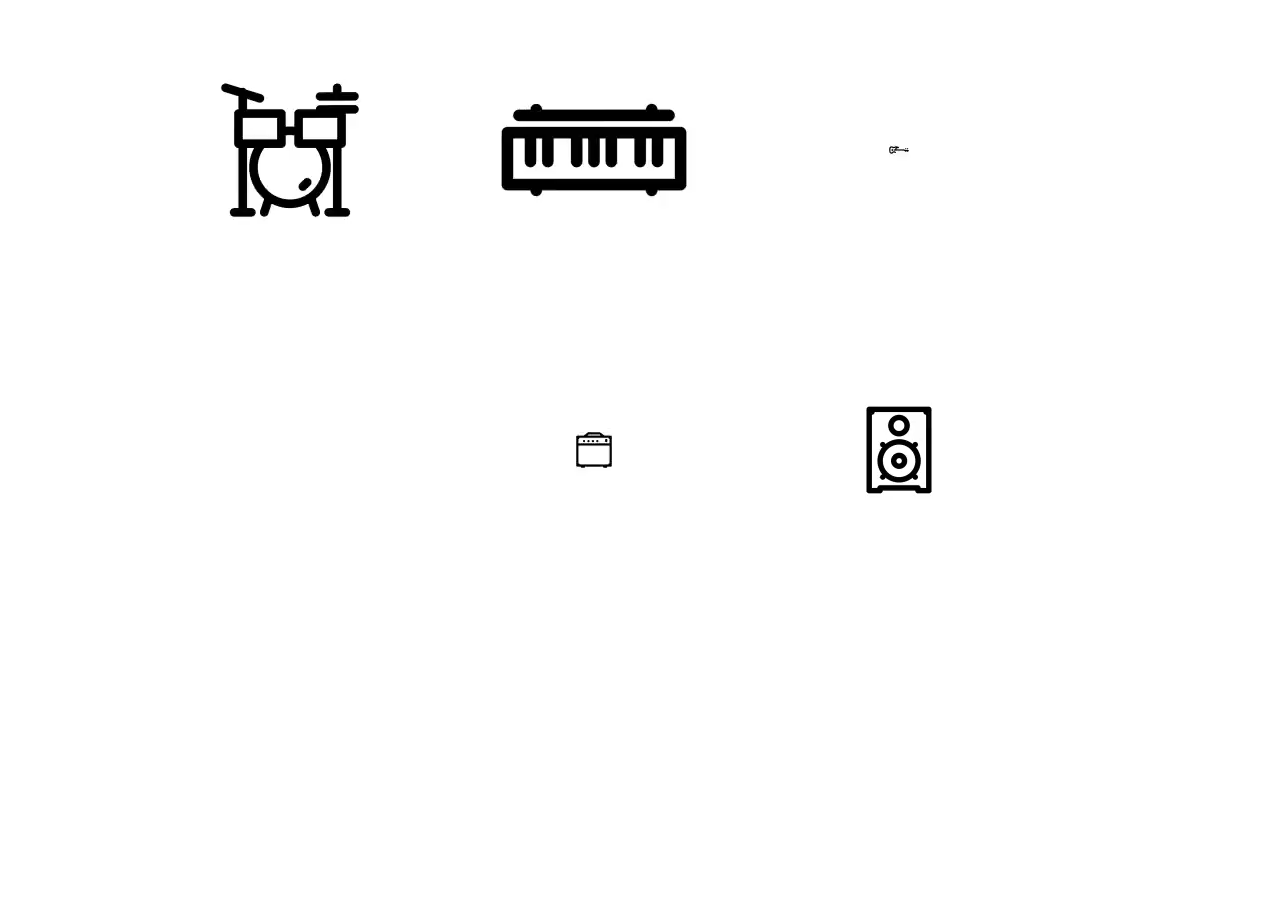
==== index.html @ e6bdf793 "initial commit" ====
<!DOCTYPE html>
<html class="no-js" lang="">
  <head>
    <meta charset="utf-8">
    <meta http-equiv="x-ua-compatible" content="ie=edge">
    <title></title>
    <meta name="description" content="">
    <meta name="viewport" content="width=device-width, initial-scale=1">
    <link rel="apple-touch-icon" href="apple-touch-icon.png">
    <!-- Place favicon.ico in the root directory-->
    <link rel="stylesheet" href="css/normalize.css">
    <link rel="stylesheet" href="css/main.css">
    <script src="js/vendor/modernizr-2.8.3.min.js"></script>
  </head>
  <body>
    <!--if lt IE 8
    p.browserupgrade
    	| You are using an 
    	strong outdated
    	|  browser. Please 
    	a(href='http://browsehappy.com/') upgrade your browser
    	|  to improve your experience.
    -->
    <div class="content">
      <div class="vid-wrapper" id="drums-wrapper">
        <video id="drums" src="video/Drums.mp4" type="video/mp4" preload="auto" mediaGroup="music"></video>
        <div class="cover">
          <h2 class="label">Drums</h2>
        </div>
      </div>
      <div class="vid-wrapper" id="melodies-wrapper">
        <video id="melodies" src="video/Melodies.mp4" type="video/mp4" preload="auto" mediaGroup="music"></video>
        <div class="cover">
          <h2 class="label">Melody</h2>
        </div>
      </div>
      <div class="vid-wrapper" id="bass-wrapper">
        <video id="bass" src="video/Bass.mp4" type="video/mp4" preload="auto" mediaGroup="music"></video>
        <div class="cover">
          <h2 class="label">Bass</h2>
        </div>
      </div>
      <div class="vid-wrapper" id="chords1-wrapper">
        <video id="chords1" src="video/Chords 1.mp4" type="video/mp4" preload="auto" mediaGroup="music"></video>
        <div class="cover">
          <h2 class="label">Chords 1</h2>
        </div>
      </div>
      <div class="vid-wrapper" id="chords2-wrapper">
        <video id="chords2" src="video/Chords 2.mp4" type="video/mp4" preload="auto" mediaGroup="music"></video>
        <div class="cover">
          <h2 class="label">Chords 2</h2>
        </div>
      </div>
      <div class="vid-wrapper" id="fx-wrapper">
        <video id="fx" src="video/FX.mp4" type="video/mp4" preload="auto"></video>
        <div class="cover">
          <h2 class="label">Sound Effects</h2>
        </div>
      </div>
    </div>
    <script src="https://code.jquery.com/jquery-1.12.0.min.js"></script>
    <script>window.jQuery || document.write('<script src="js/vendor/jquery-1.12.0.min.js"><\\/script>')</script>
    <script src="js/plugins.js"></script>
    <script src="js/main.js"></script>
    <!-- Google Analytics: change UA-XXXXX-X to be your site's ID.-->
    <!-- script.
    (function(b,o,i,l,e,r){b.GoogleAnalyticsObject=l;b[l]||(b[l]=
    function(){(b[l].q=b[l].q||[]).push(arguments)});b[l].l=+new Date;
    e=o.createElement(i);r=o.getElementsByTagName(i)[0];
    e.src='https://www.google-analytics.com/analytics.js';
    r.parentNode.insertBefore(e,r)}(window,document,'script','ga'));
    ga('create','UA-XXXXX-X','auto');ga('send','pageview');
    -->
  </body>
</html>
---- css/main.css ----
/*! HTML5 Boilerplate v5.3.0 | MIT License | https://html5boilerplate.com/ */

/*
 * What follows is the result of much research on cross-browser styling.
 * Credit left inline and big thanks to Nicolas Gallagher, Jonathan Neal,
 * Kroc Camen, and the H5BP dev community and team.
 */

/* ==========================================================================
   Base styles: opinionated defaults
   ========================================================================== */

html {
    color: #222;
    font-size: 1em;
    line-height: 1.4;
}

/*
 * Remove text-shadow in selection highlight:
 * https://twitter.com/miketaylr/status/12228805301
 *
 * These selection rule sets have to be separate.
 * Customize the background color to match your design.
 */

::-moz-selection {
    background: #b3d4fc;
    text-shadow: none;
}

::selection {
    background: #b3d4fc;
    text-shadow: none;
}

/*
 * A better looking default horizontal rule
 */

hr {
    display: block;
    height: 1px;
    border: 0;
    border-top: 1px solid #ccc;
    margin: 1em 0;
    padding: 0;
}

/*
 * Remove the gap between audio, canvas, iframes,
 * images, videos and the bottom of their containers:
 * https://github.com/h5bp/html5-boilerplate/issues/440
 */

audio,
canvas,
iframe,
img,
svg,
video {
    vertical-align: middle;
}

/*
 * Remove default fieldset styles.
 */

fieldset {
    border: 0;
    margin: 0;
    padding: 0;
}

/*
 * Allow only vertical resizing of textareas.
 */

textarea {
    resize: vertical;
}

/* ==========================================================================
   Browser Upgrade Prompt
   ========================================================================== */

.browserupgrade {
    margin: 0.2em 0;
    background: #ccc;
    color: #000;
    padding: 0.2em 0;
}

/* ==========================================================================
   Author's custom styles
   ========================================================================== */

.content {
    margin: 0 auto;
    max-width: 1000px;
}

.vid-wrapper, video {
    display: inline-block;
    position: relative;
    z-index: 1;
    margin: 0;
    padding: 0;
    width: 300px;
    height: 300px;
}

.vid-wrapper .cover {
    position: absolute;
    top: 0;
    left: 0;
    z-index: 0;
    width: 300px;
    height: 300px;
    background-color: white;
}

.cover {
    position: relative;
    text-align: center;
}

.cover .label {
    position: absolute;
    top: 50%;
    left: 50%;
    transform: translate(-50%, -50%);
    margin: 0;
    padding: 0;
    font-size: 54px;
    font-family: Dosis;
    font-weight: 400;
}











/* ==========================================================================
   Helper classes
   ========================================================================== */

/*
 * Hide visually and from screen readers
 */

.hidden {
    display: none !important;
}

/*
 * Hide only visually, but have it available for screen readers:
 * http://snook.ca/archives/html_and_css/hiding-content-for-accessibility
 */

.visuallyhidden {
    border: 0;
    clip: rect(0 0 0 0);
    height: 1px;
    margin: -1px;
    overflow: hidden;
    padding: 0;
    position: absolute;
    width: 1px;
}

/*
 * Extends the .visuallyhidden class to allow the element
 * to be focusable when navigated to via the keyboard:
 * https://www.drupal.org/node/897638
 */

.visuallyhidden.focusable:active,
.visuallyhidden.focusable:focus {
    clip: auto;
    height: auto;
    margin: 0;
    overflow: visible;
    position: static;
    width: auto;
}

/*
 * Hide visually and from screen readers, but maintain layout
 */

.invisible {
    visibility: hidden;
}

/*
 * Clearfix: contain floats
 *
 * For modern browsers
 * 1. The space content is one way to avoid an Opera bug when the
 *    `contenteditable` attribute is included anywhere else in the document.
 *    Otherwise it causes space to appear at the top and bottom of elements
 *    that receive the `clearfix` class.
 * 2. The use of `table` rather than `block` is only necessary if using
 *    `:before` to contain the top-margins of child elements.
 */

.clearfix:before,
.clearfix:after {
    content: " "; /* 1 */
    display: table; /* 2 */
}

.clearfix:after {
    clear: both;
}

/* ==========================================================================
   EXAMPLE Media Queries for Responsive Design.
   These examples override the primary ('mobile first') styles.
   Modify as content requires.
   ========================================================================== */

@media only screen and (min-width: 35em) {
    /* Style adjustments for viewports that meet the condition */
}

@media print,
       (-webkit-min-device-pixel-ratio: 1.25),
       (min-resolution: 1.25dppx),
       (min-resolution: 120dpi) {
    /* Style adjustments for high resolution devices */
}

/* ==========================================================================
   Print styles.
   Inlined to avoid the additional HTTP request:
   http://www.phpied.com/delay-loading-your-print-css/
   ========================================================================== */

@media print {
    *,
    *:before,
    *:after,
    *:first-letter,
    *:first-line {
        background: transparent !important;
        color: #000 !important; /* Black prints faster:
                                   http://www.sanbeiji.com/archives/953 */
        box-shadow: none !important;
        text-shadow: none !important;
    }

    a,
    a:visited {
        text-decoration: underline;
    }

    a[href]:after {
        content: " (" attr(href) ")";
    }

    abbr[title]:after {
        content: " (" attr(title) ")";
    }

    /*
     * Don't show links that are fragment identifiers,
     * or use the `javascript:` pseudo protocol
     */

    a[href^="#"]:after,
    a[href^="javascript:"]:after {
        content: "";
    }

    pre,
    blockquote {
        border: 1px solid #999;
        page-break-inside: avoid;
    }

    /*
     * Printing Tables:
     * http://css-discuss.incutio.com/wiki/Printing_Tables
     */

    thead {
        display: table-header-group;
    }

    tr,
    img {
        page-break-inside: avoid;
    }

    img {
        max-width: 100% !important;
    }

    p,
    h2,
    h3 {
        orphans: 3;
        widows: 3;
    }

    h2,
    h3 {
        page-break-after: avoid;
    }
}
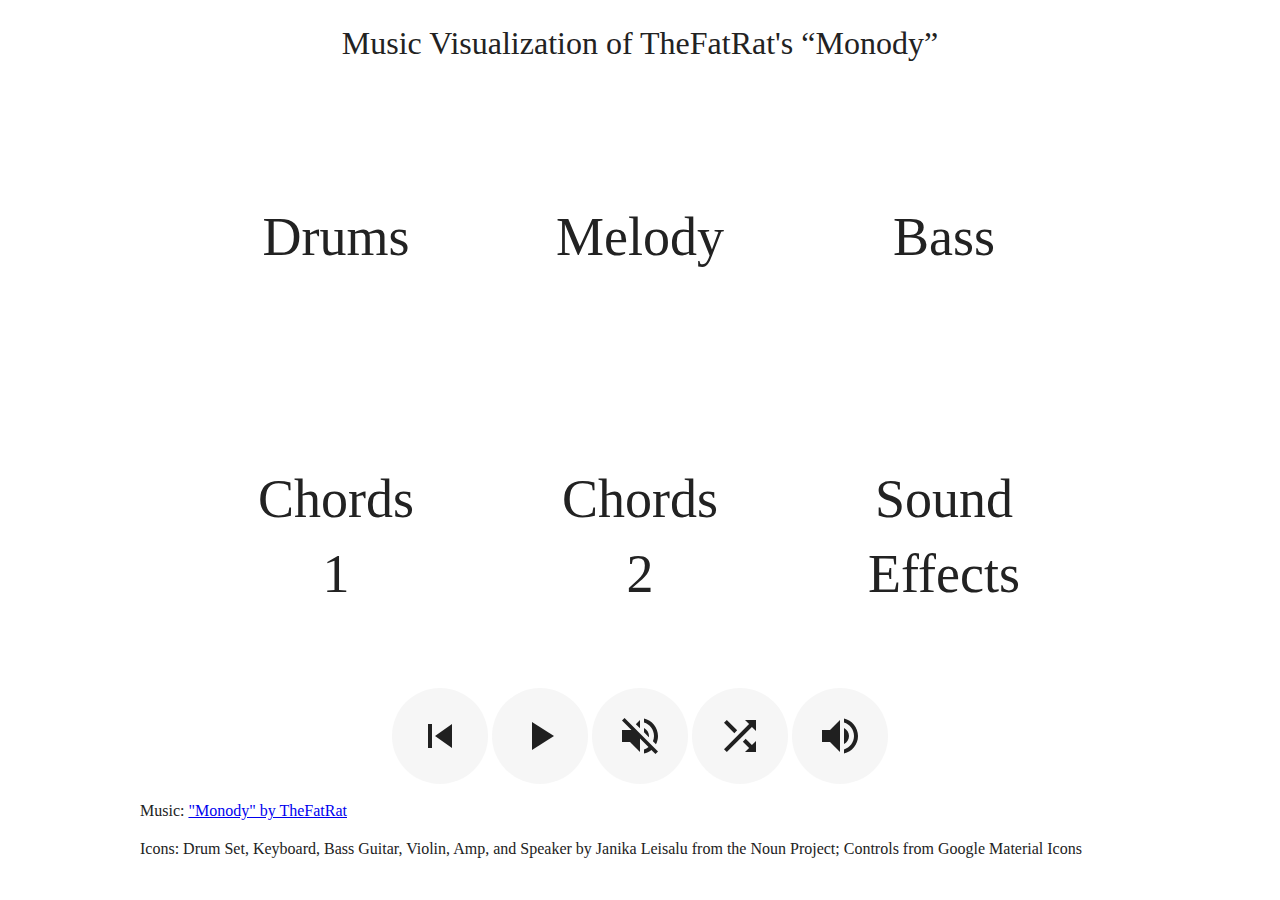
==== commit 15b8079b: "version 2" ====
--- a/index.html
+++ b/index.html
@@ -22,55 +22,58 @@
     	|  to improve your experience.
     -->
     <div class="content">
-      <div class="vid-wrapper" id="drums-wrapper">
-        <video id="drums" src="video/Drums.mp4" type="video/mp4" preload="auto" mediaGroup="music"></video>
-        <div class="cover">
-          <h2 class="label">Drums</h2>
+      <h1 class="container title">Music Visualization of TheFatRat's &ldquo;Monody&rdquo;</h1>
+      <div class="container music-viz">
+        <div class="vid-wrapper">
+          <video class="music" id="drums" src="video/drums.mp4" type="video/mp4" preload="auto" mediaGroup="music"></video>
+          <div class="cover">
+            <h2 class="label">Drums</h2>
+          </div>
+        </div>
+        <div class="vid-wrapper">
+          <video class="music" id="melodies" src="video/melodies.mp4" type="video/mp4" preload="auto" mediaGroup="music"></video>
+          <div class="cover">
+            <h2 class="label">Melody</h2>
+          </div>
+        </div>
+        <div class="vid-wrapper">
+          <video class="music" id="bass" src="video/bass.mp4" type="video/mp4" preload="auto" mediaGroup="music"></video>
+          <div class="cover">
+            <h2 class="label">Bass</h2>
+          </div>
+        </div>
+        <div class="vid-wrapper">
+          <video class="music" id="chords1" src="video/chords1.mp4" type="video/mp4" preload="auto" mediaGroup="music"></video>
+          <div class="cover">
+            <h2 class="label">Chords 1</h2>
+          </div>
+        </div>
+        <div class="vid-wrapper">
+          <video class="music" id="chords2" src="video/chords2.mp4" type="video/mp4" preload="auto" mediaGroup="music"></video>
+          <div class="cover">
+            <h2 class="label">Chords 2</h2>
+          </div>
+        </div>
+        <div class="vid-wrapper">
+          <video class="music" id="fx" src="video/fx.mp4" type="video/mp4" preload="auto" mediaGroup="music"></video>
+          <div class="cover">
+            <h2 class="label">Sound Effects</h2>
+          </div>
         </div>
       </div>
-      <div class="vid-wrapper" id="melodies-wrapper">
-        <video id="melodies" src="video/Melodies.mp4" type="video/mp4" preload="auto" mediaGroup="music"></video>
-        <div class="cover">
-          <h2 class="label">Melody</h2>
-        </div>
+      <div class="container controls">
+        <button class="control" id="restartAll" type="button"><img src="img/restart.svg" alt="Skip to Start" title="Skip to Start"/></button>
+        <button class="control" id="togglePlayPause" type="button"><img src="img/play.svg" alt="Play" title="Play"/></button>
+        <button class="control" id="muteAll" type="button"><img src="img/mute.svg" alt="Mute All" title="Mute All"/></button>
+        <button class="control" id="toggleAll" type="button"><img src="img/toggle.svg" alt="Toggle All" title="Toggle All"/></button>
+        <button class="control" id="unmuteAll" type="button"><img src="img/unmute.svg" alt="Unmute All" title="Unmute All"/></button>
       </div>
-      <div class="vid-wrapper" id="bass-wrapper">
-        <video id="bass" src="video/Bass.mp4" type="video/mp4" preload="auto" mediaGroup="music"></video>
-        <div class="cover">
-          <h2 class="label">Bass</h2>
-        </div>
-      </div>
-      <div class="vid-wrapper" id="chords1-wrapper">
-        <video id="chords1" src="video/Chords 1.mp4" type="video/mp4" preload="auto" mediaGroup="music"></video>
-        <div class="cover">
-          <h2 class="label">Chords 1</h2>
-        </div>
-      </div>
-      <div class="vid-wrapper" id="chords2-wrapper">
-        <video id="chords2" src="video/Chords 2.mp4" type="video/mp4" preload="auto" mediaGroup="music"></video>
-        <div class="cover">
-          <h2 class="label">Chords 2</h2>
-        </div>
-      </div>
-      <div class="vid-wrapper" id="fx-wrapper">
-        <video id="fx" src="video/FX.mp4" type="video/mp4" preload="auto"></video>
-        <div class="cover">
-          <h2 class="label">Sound Effects</h2>
-        </div>
+      <div class="info">
+        <p>Music: <a id="link" href="https://www.youtube.com/watch?v=B7xai5u_tnk" target="_blank">"Monody" by TheFatRat</a></p>
+        <p>Icons: Drum Set, Keyboard, Bass Guitar, Violin, Amp, and Speaker by Janika Leisalu from the Noun Project; Controls from Google Material Icons</p>
       </div>
     </div>
-    <script src="https://code.jquery.com/jquery-1.12.0.min.js"></script>
-    <script>window.jQuery || document.write('<script src="js/vendor/jquery-1.12.0.min.js"><\\/script>')</script>
     <script src="js/plugins.js"></script>
     <script src="js/main.js"></script>
-    <!-- Google Analytics: change UA-XXXXX-X to be your site's ID.-->
-    <!-- script.
-    (function(b,o,i,l,e,r){b.GoogleAnalyticsObject=l;b[l]||(b[l]=
-    function(){(b[l].q=b[l].q||[]).push(arguments)});b[l].l=+new Date;
-    e=o.createElement(i);r=o.getElementsByTagName(i)[0];
-    e.src='https://www.google-analytics.com/analytics.js';
-    r.parentNode.insertBefore(e,r)}(window,document,'script','ga'));
-    ga('create','UA-XXXXX-X','auto');ga('send','pageview');
-    -->
   </body>
 </html>--- a/css/main.css
+++ b/css/main.css
@@ -95,12 +95,24 @@
    Author's custom styles
    ========================================================================== */
 
+body {
+    font-family: Dosis;
+}
+
+h1, h2{
+    font-weight: 400;
+}
+
+.container {
+    text-align: center;
+}
+
 .content {
     margin: 0 auto;
     max-width: 1000px;
 }
 
-.vid-wrapper, video {
+.vid-wrapper, video.music {
     display: inline-block;
     position: relative;
     z-index: 1;
@@ -110,22 +122,20 @@
     height: 300px;
 }
 
-.vid-wrapper .cover {
+.cover {
     position: absolute;
     top: 0;
     left: 0;
     z-index: 0;
+    margin: 0;
+    padding: 0;
     width: 300px;
     height: 300px;
     background-color: white;
-}
-
-.cover {
-    position: relative;
     text-align: center;
 }
 
-.cover .label {
+h2.label {
     position: absolute;
     top: 50%;
     left: 50%;
@@ -133,9 +143,36 @@
     margin: 0;
     padding: 0;
     font-size: 54px;
-    font-family: Dosis;
-    font-weight: 400;
-}
+}
+
+button.control {
+    border: none;
+    border-radius: 100%;
+    padding: 24px;
+    background-color: #f5f5f5;
+    opacity: 0.87;
+}
+
+button.control:hover, button.control:focus {
+    outline: none;
+    background-color: #e0e0e0;
+}
+
+button.control:active {
+    outline: none;
+    background-color: #bdbdbd;
+}
+
+
+
+
+
+
+
+
+
+
+
 
 
 
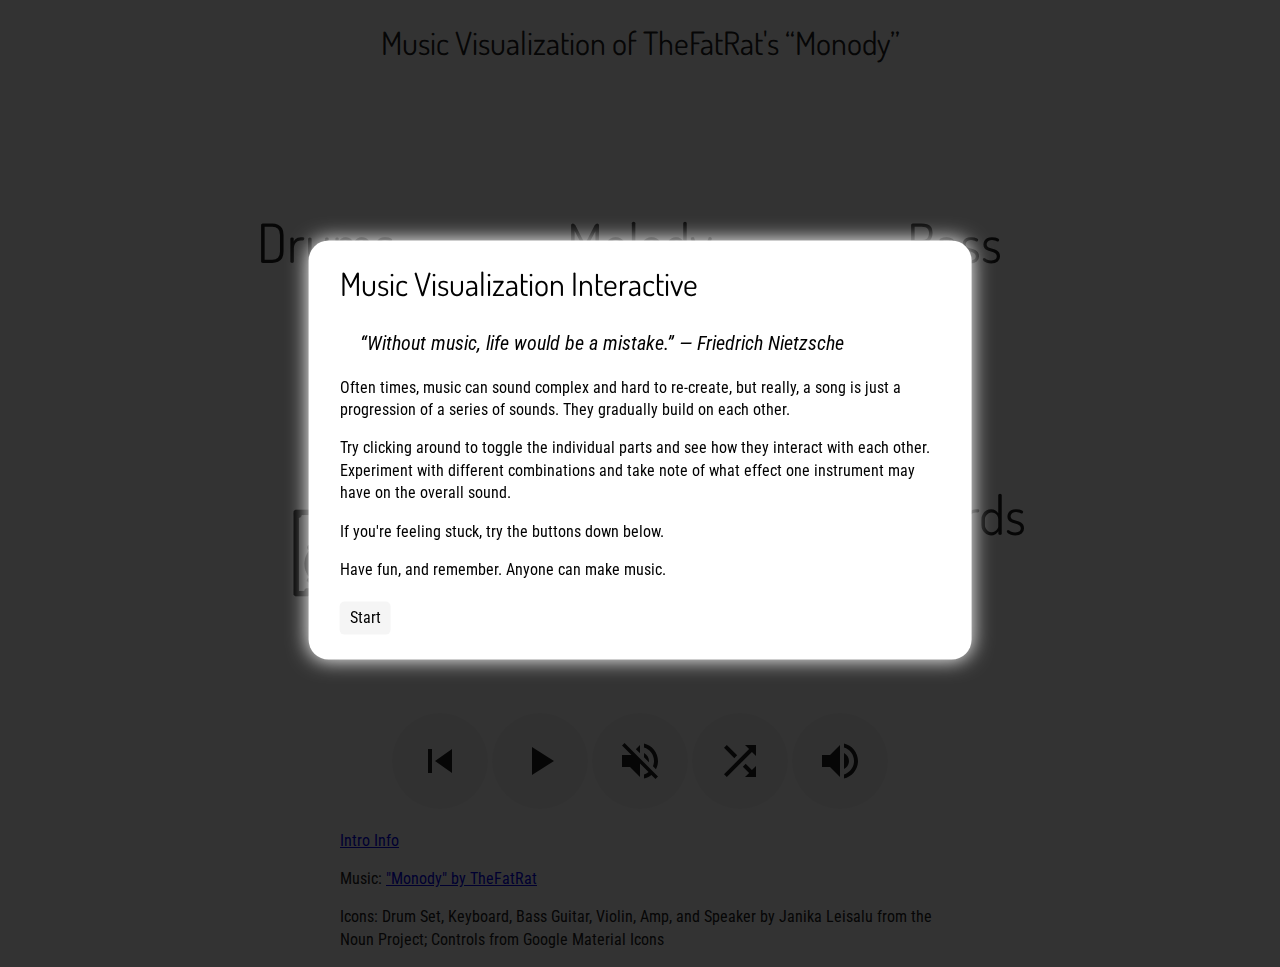
==== commit b7666ad5: "version 3" ====
--- a/index.html
+++ b/index.html
@@ -3,11 +3,12 @@
   <head>
     <meta charset="utf-8">
     <meta http-equiv="x-ua-compatible" content="ie=edge">
-    <title></title>
+    <title>Music Visualization Interactive</title>
     <meta name="description" content="">
     <meta name="viewport" content="width=device-width, initial-scale=1">
     <link rel="apple-touch-icon" href="apple-touch-icon.png">
     <!-- Place favicon.ico in the root directory-->
+    <link rel="stylesheet" href="https://fonts.googleapis.com/css?family=Dosis|Roboto+Condensed:400,400i">
     <link rel="stylesheet" href="css/normalize.css">
     <link rel="stylesheet" href="css/main.css">
     <script src="js/vendor/modernizr-2.8.3.min.js"></script>
@@ -23,6 +24,15 @@
     -->
     <div class="content">
       <h1 class="container title">Music Visualization of TheFatRat's &ldquo;Monody&rdquo;</h1>
+      <div class="overlay">
+        <h1>Music Visualization Interactive</h1>
+        <p class="quote">&ldquo;Without music, life would be a mistake.&rdquo; &mdash; Friedrich Nietzsche</p>
+        <p>Often times, music can sound complex and hard to re-create, but really, a song is just a progression of a series of sounds. They gradually build on each other.</p>
+        <p>Try clicking around to toggle the individual parts and see how they interact with each other. Experiment with different combinations and take note of what effect one instrument may have on the overall sound.</p>
+        <p>If you're feeling stuck, try the buttons down below.</p>
+        <p>Have fun, and remember. Anyone can make music.</p>
+        <button id="start" type="button">Start</button>
+      </div>
       <div class="container music-viz">
         <div class="vid-wrapper">
           <video class="music" id="drums" src="video/drums.mp4" type="video/mp4" preload="auto" mediaGroup="music"></video>
@@ -43,6 +53,12 @@
           </div>
         </div>
         <div class="vid-wrapper">
+          <video class="music" id="fx" src="video/fx.mp4" type="video/mp4" preload="auto" mediaGroup="music"></video>
+          <div class="cover">
+            <h2 class="label">Sound Effects</h2>
+          </div>
+        </div>
+        <div class="vid-wrapper">
           <video class="music" id="chords1" src="video/chords1.mp4" type="video/mp4" preload="auto" mediaGroup="music"></video>
           <div class="cover">
             <h2 class="label">Chords 1</h2>
@@ -54,12 +70,6 @@
             <h2 class="label">Chords 2</h2>
           </div>
         </div>
-        <div class="vid-wrapper">
-          <video class="music" id="fx" src="video/fx.mp4" type="video/mp4" preload="auto" mediaGroup="music"></video>
-          <div class="cover">
-            <h2 class="label">Sound Effects</h2>
-          </div>
-        </div>
       </div>
       <div class="container controls">
         <button class="control" id="restartAll" type="button"><img src="img/restart.svg" alt="Skip to Start" title="Skip to Start"/></button>
@@ -69,10 +79,12 @@
         <button class="control" id="unmuteAll" type="button"><img src="img/unmute.svg" alt="Unmute All" title="Unmute All"/></button>
       </div>
       <div class="info">
+        <p><a id="info" href="javascript:void(0);">Intro Info</a></p>
         <p>Music: <a id="link" href="https://www.youtube.com/watch?v=B7xai5u_tnk" target="_blank">"Monody" by TheFatRat</a></p>
         <p>Icons: Drum Set, Keyboard, Bass Guitar, Violin, Amp, and Speaker by Janika Leisalu from the Noun Project; Controls from Google Material Icons</p>
       </div>
     </div>
+    <div class="preload"><img src="img/pause.svg"></div>
     <script src="js/plugins.js"></script>
     <script src="js/main.js"></script>
   </body>
--- a/css/main.css
+++ b/css/main.css
@@ -96,11 +96,12 @@
    ========================================================================== */
 
 body {
-    font-family: Dosis;
+    font-family: "Roboto Condensed";
 }
 
 h1, h2{
     font-weight: 400;
+    font-family: Dosis, sans-serif;
 }
 
 .container {
@@ -111,6 +112,31 @@
     margin: 0 auto;
     max-width: 1000px;
 }
+
+
+
+.overlay {
+	z-index: 10;
+	position: absolute;
+	top: 50%;
+	left: 50%;
+	transform: translate(-50%, -50%);
+    width: 80%;
+	max-width: 600px;
+	background: #ffffff;
+	border-radius: 20px;
+	box-shadow: #ffffff 0 0 20px, rgba(0, 0, 0, 0.8) 0 0 0px 3141592px;
+	padding: 0 31.415px 20px 31.415px;
+	color: rgb(0.87, 0.87, 0.87);
+}
+
+.quote {
+    font-size: 1.25em;
+    margin-left: 1em;
+    font-style: italic;
+}
+
+
 
 .vid-wrapper, video.music {
     display: inline-block;
@@ -120,6 +146,12 @@
     padding: 0;
     width: 300px;
     height: 300px;
+}
+
+.vid-wrapper {
+    margin: 5px;
+    outline: solid 5px rgba(0, 0, 0, 0);
+    transition: outline 100ms;
 }
 
 .cover {
@@ -145,7 +177,14 @@
     font-size: 54px;
 }
 
-button.control {
+.vid-wrapper:hover {
+    outline: solid 5px rgba(0, 0, 0, 0.2);
+}
+
+
+
+button {
+    margin: 5px 0;
     border: none;
     border-radius: 100%;
     padding: 24px;
@@ -153,19 +192,33 @@
     opacity: 0.87;
 }
 
-button.control:hover, button.control:focus {
+button#start {
+    padding: 5px 10px;
+    border-radius: 5px;
+    opacity: 1;
+}
+
+button:hover, button:focus {
     outline: none;
     background-color: #e0e0e0;
 }
 
-button.control:active {
+button:active {
     outline: none;
     background-color: #bdbdbd;
 }
 
-
-
-
+.preload {
+    display: none;
+    width: 1px;
+    height: 1px;
+}
+
+.info {
+    margin: 0 auto;
+    padding: 0 20px;
+    max-width: 600px;
+}
 
 
 
@@ -264,8 +317,32 @@
    Modify as content requires.
    ========================================================================== */
 
-@media only screen and (min-width: 35em) {
+@media only screen and (max-width: 960px) {
     /* Style adjustments for viewports that meet the condition */
+    .vid-wrapper, video.music, .cover {
+        width: 240px;
+        height: 240px;
+    }
+
+    h2.label {
+        font-size: 30px;
+    }
+}
+
+@media only screen and (max-width: 760px) {
+    /* Style adjustments for viewports that meet the condition */
+    .vid-wrapper, video.music, .cover {
+        width: 30vw;
+        height: 30vw;
+    }
+
+    button.control {
+        padding: 3vw;
+    }
+
+    button.control img {
+        width: 5vw;
+    }
 }
 
 @media print,
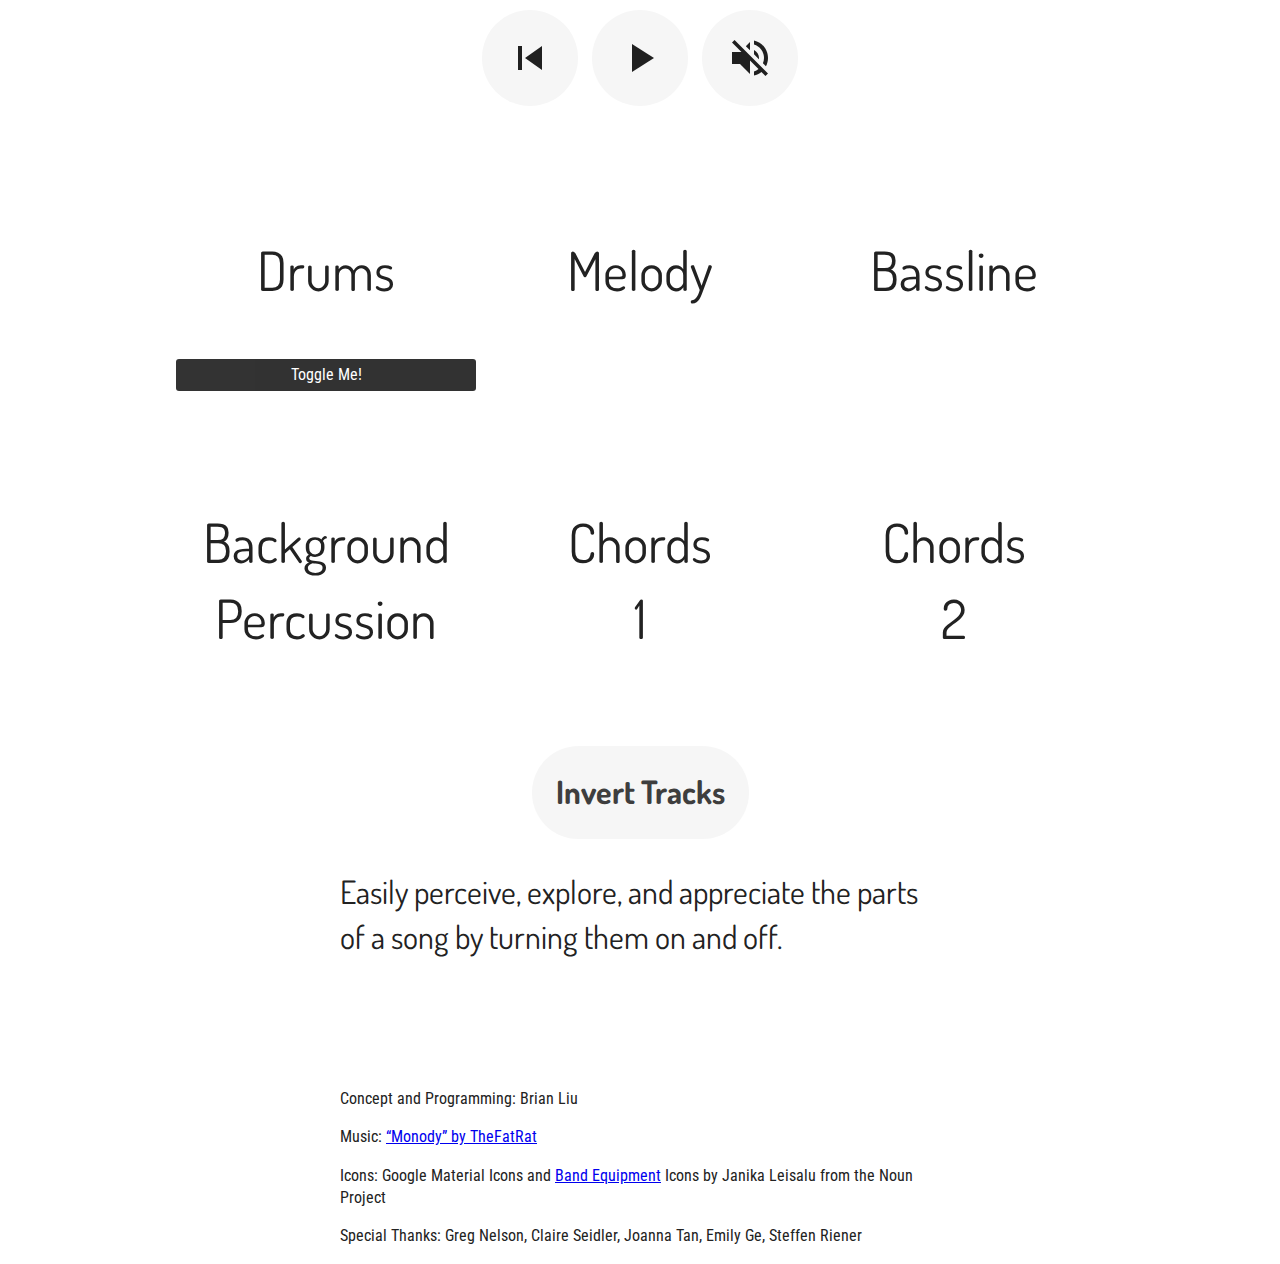
==== commit 4d9323e8: "version Summit 1" ====
--- a/index.html
+++ b/index.html
@@ -8,10 +8,11 @@
     <meta name="viewport" content="width=device-width, initial-scale=1">
     <link rel="apple-touch-icon" href="apple-touch-icon.png">
     <!-- Place favicon.ico in the root directory-->
-    <link rel="stylesheet" href="https://fonts.googleapis.com/css?family=Dosis|Roboto+Condensed:400,400i">
+    <link rel="stylesheet" href="https://fonts.googleapis.com/css?family=Dosis:500|Roboto+Condensed:400,400i">
     <link rel="stylesheet" href="css/normalize.css">
     <link rel="stylesheet" href="css/main.css">
     <script src="js/vendor/modernizr-2.8.3.min.js"></script>
+    <script src="js/vendor/keypress-2.1.4.min.js"></script>
   </head>
   <body>
     <!--if lt IE 8
@@ -22,70 +23,63 @@
     	a(href='http://browsehappy.com/') upgrade your browser
     	|  to improve your experience.
     -->
-    <div class="content">
-      <h1 class="container title">Music Visualization of TheFatRat's &ldquo;Monody&rdquo;</h1>
-      <div class="overlay">
-        <h1>Music Visualization Interactive</h1>
-        <p class="quote">&ldquo;Without music, life would be a mistake.&rdquo; &mdash; Friedrich Nietzsche</p>
-        <p>Often times, music can sound complex and hard to re-create, but really, a song is just a progression of a series of sounds. They gradually build on each other.</p>
-        <p>Try clicking around to toggle the individual parts and see how they interact with each other. Experiment with different combinations and take note of what effect one instrument may have on the overall sound.</p>
-        <p>If you're feeling stuck, try the buttons down below.</p>
-        <p>Have fun, and remember. Anyone can make music.</p>
-        <button id="start" type="button">Start</button>
+    <div class="content firstToggle">
+      <div class="container controls">
+        <button class="control" id="restartAll" type="button"><img src="img/restart.svg" alt="Skip to Start" title="Skip to Start"/></button>
+        <button class="control" id="togglePlayPause" type="button"><img src="img/play.svg" alt="Play" title="Play"/></button>
+        <button class="control" id="muteAll" type="button"><img src="img/mute.svg" alt="Mute All" title="Mute All"/></button>
       </div>
       <div class="container music-viz">
         <div class="vid-wrapper">
-          <video class="music" id="drums" src="video/drums.mp4" type="video/mp4" preload="auto" mediaGroup="music"></video>
-          <div class="cover">
+          <video class="music" id="drumbeat" src="video/drumbeat.mp4" type="video/mp4" preload="auto" mediaGroup="music"></video>
+          <div class="cover cover-on tooltip"><span id="tip">Toggle Me!</span>
             <h2 class="label">Drums</h2>
           </div>
         </div>
         <div class="vid-wrapper">
-          <video class="music" id="melodies" src="video/melodies.mp4" type="video/mp4" preload="auto" mediaGroup="music"></video>
-          <div class="cover">
+          <video class="music" id="melody" src="video/melody.mp4" type="video/mp4" preload="auto" mediaGroup="music"></video>
+          <div class="cover cover-on">
             <h2 class="label">Melody</h2>
           </div>
         </div>
         <div class="vid-wrapper">
-          <video class="music" id="bass" src="video/bass.mp4" type="video/mp4" preload="auto" mediaGroup="music"></video>
-          <div class="cover">
-            <h2 class="label">Bass</h2>
+          <video class="music" id="bassline" src="video/bassline.mp4" type="video/mp4" preload="auto" mediaGroup="music"></video>
+          <div class="cover cover-on">
+            <h2 class="label">Bassline</h2>
           </div>
         </div>
         <div class="vid-wrapper">
-          <video class="music" id="fx" src="video/fx.mp4" type="video/mp4" preload="auto" mediaGroup="music"></video>
-          <div class="cover">
-            <h2 class="label">Sound Effects</h2>
+          <video class="music" id="background percussion" src="video/background percussion.mp4" type="video/mp4" preload="auto" mediaGroup="music"></video>
+          <div class="cover cover-on">
+            <h2 class="label">Background Percussion</h2>
           </div>
         </div>
         <div class="vid-wrapper">
           <video class="music" id="chords1" src="video/chords1.mp4" type="video/mp4" preload="auto" mediaGroup="music"></video>
-          <div class="cover">
+          <div class="cover cover-on">
             <h2 class="label">Chords 1</h2>
           </div>
         </div>
         <div class="vid-wrapper">
           <video class="music" id="chords2" src="video/chords2.mp4" type="video/mp4" preload="auto" mediaGroup="music"></video>
-          <div class="cover">
+          <div class="cover cover-on">
             <h2 class="label">Chords 2</h2>
           </div>
         </div>
       </div>
       <div class="container controls">
-        <button class="control" id="restartAll" type="button"><img src="img/restart.svg" alt="Skip to Start" title="Skip to Start"/></button>
-        <button class="control" id="togglePlayPause" type="button"><img src="img/play.svg" alt="Play" title="Play"/></button>
-        <button class="control" id="muteAll" type="button"><img src="img/mute.svg" alt="Mute All" title="Mute All"/></button>
-        <button class="control" id="toggleAll" type="button"><img src="img/toggle.svg" alt="Toggle All" title="Toggle All"/></button>
-        <button class="control" id="unmuteAll" type="button"><img src="img/unmute.svg" alt="Unmute All" title="Unmute All"/></button>
+        <button class="control" type="button" id="toggleAll">Invert Tracks</button>
       </div>
       <div class="info">
-        <p><a id="info" href="javascript:void(0);">Intro Info</a></p>
-        <p>Music: <a id="link" href="https://www.youtube.com/watch?v=B7xai5u_tnk" target="_blank">"Monody" by TheFatRat</a></p>
-        <p>Icons: Drum Set, Keyboard, Bass Guitar, Violin, Amp, and Speaker by Janika Leisalu from the Noun Project; Controls from Google Material Icons</p>
+        <h1>Easily perceive, explore, and appreciate the parts of a song by turning them on and off.</h1>
+        <p>Concept and Programming: Brian Liu</p>
+        <p>Music: <a id="link" href="https://www.youtube.com/watch?v=B7xai5u_tnk" target="_blank">&ldquo;Monody&rdquo; by TheFatRat</a></p>
+        <p>Icons: Google Material Icons and <a href="https://thenounproject.com/olenjansa/collection/band-equipment/" target="_blank">Band Equipment</a>	Icons by Janika Leisalu from the Noun Project</p>
+        <p>Special Thanks: Greg Nelson, Claire Seidler, Joanna Tan, Emily Ge, Steffen Riener</p>
       </div>
     </div>
     <div class="preload"><img src="img/pause.svg"></div>
     <script src="js/plugins.js"></script>
-    <script src="js/main.js"></script>
+    <script src="js/min/main.min.js"></script>
   </body>
 </html>--- a/css/main.css
+++ b/css/main.css
@@ -102,6 +102,10 @@
 h1, h2{
     font-weight: 400;
     font-family: Dosis, sans-serif;
+}
+
+h1 {
+    margin-bottom: 4em;
 }
 
 .container {
@@ -149,22 +153,34 @@
 }
 
 .vid-wrapper {
+    user-select: none;
     margin: 5px;
-    outline: solid 5px rgba(0, 0, 0, 0);
+    outline: solid 3px rgba(0, 0, 0, 0);
     transition: outline 100ms;
 }
 
-.cover {
+.vid-wrapper:hover {
+    outline: solid 5px rgba(0, 0, 0, 0.2);
+}
+
+.cover, .cover-on {
     position: absolute;
     top: 0;
     left: 0;
-    z-index: 0;
+    z-index: 2;
     margin: 0;
     padding: 0;
     width: 300px;
     height: 300px;
-    background-color: white;
+    background-color: rgba(255, 255, 255, 0.8);
+    opacity: 1;
+    color: 100%;
     text-align: center;
+}
+
+.cover-off {
+    background-color: rgba(255, 255, 255, 0);
+    opacity: 0;
 }
 
 h2.label {
@@ -177,25 +193,24 @@
     font-size: 54px;
 }
 
-.vid-wrapper:hover {
-    outline: solid 5px rgba(0, 0, 0, 0.2);
-}
 
 
 
 button {
-    margin: 5px 0;
+    margin: 10px 5px;
     border: none;
     border-radius: 100%;
     padding: 24px;
     background-color: #f5f5f5;
     opacity: 0.87;
-}
-
-button#start {
-    padding: 5px 10px;
-    border-radius: 5px;
-    opacity: 1;
+    font-family: Dosis, sans-serif;
+    font-size: 1.2em;
+    font-weight: 700;
+}
+
+button#toggleAll {
+    border-radius: 500px;
+    font-size: 2em;
 }
 
 button:hover, button:focus {
@@ -206,6 +221,23 @@
 button:active {
     outline: none;
     background-color: #bdbdbd;
+}
+
+.firstToggle .tooltip span {
+  position: absolute;
+  width: 100%;
+  color: #FFFFFF;
+  background: #000000;
+  height: 32px;
+  line-height: 32px;
+  text-align: center;
+  border-radius: 3px;
+  opacity: 0.8;
+  bottom: 30px;
+  left: 50%;
+  margin-left: -50%;
+  z-index: 999;
+  animation: pulse 0.5s infinite alternate;
 }
 
 .preload {
@@ -225,6 +257,12 @@
 
 
 
+
+
+@keyframes pulse {
+    from { transform: scale(0.9) }
+    to { transform: scale(1.1) }
+}
 
 
 
@@ -325,7 +363,7 @@
     }
 
     h2.label {
-        font-size: 30px;
+        font-size: 39px;
     }
 }
 
@@ -336,12 +374,25 @@
         height: 30vw;
     }
 
+    h1 {
+        font-size: 1.5em;
+    }
+
+    h2.label {
+        font-size: 4vw;
+        font-size: calc(4vw + 8px);
+    }
+
     button.control {
         padding: 3vw;
     }
 
     button.control img {
-        width: 5vw;
+        width: 8vw;
+    }
+
+    button#toggleAll {
+        font-size: 4vw;
     }
 }
 
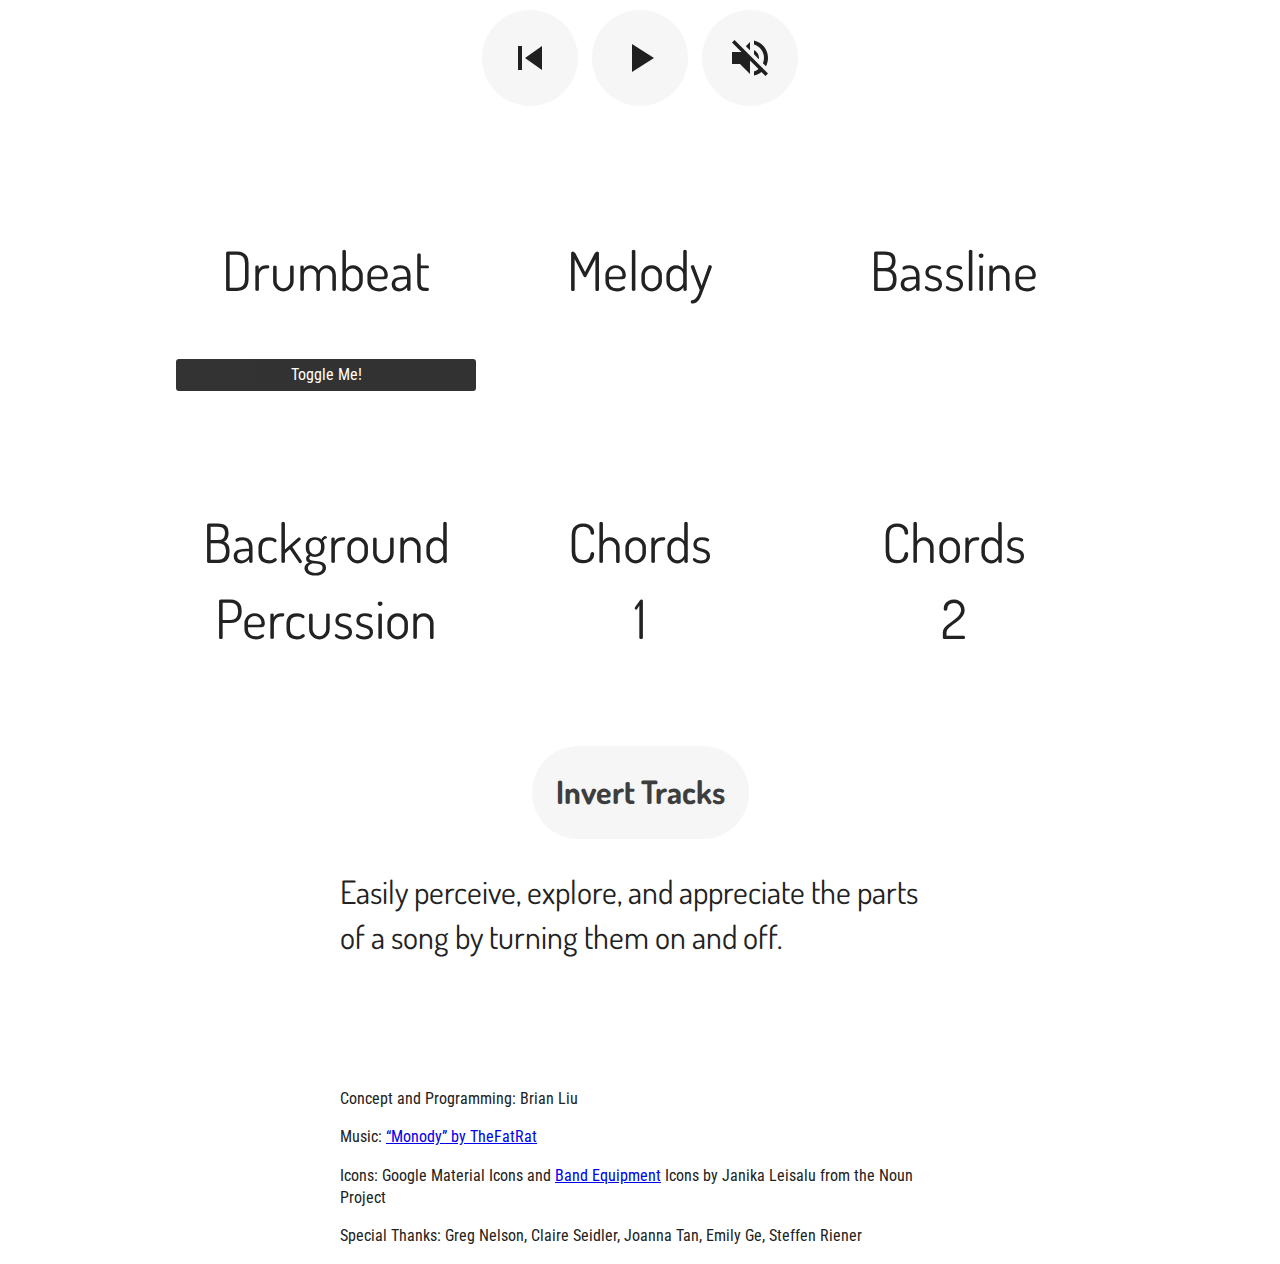
==== commit 264fc944: "version S1.01" ====
--- a/index.html
+++ b/index.html
@@ -33,7 +33,7 @@
         <div class="vid-wrapper">
           <video class="music" id="drumbeat" src="video/drumbeat.mp4" type="video/mp4" preload="auto" mediaGroup="music"></video>
           <div class="cover cover-on tooltip"><span id="tip">Toggle Me!</span>
-            <h2 class="label">Drums</h2>
+            <h2 class="label">Drumbeat</h2>
           </div>
         </div>
         <div class="vid-wrapper">
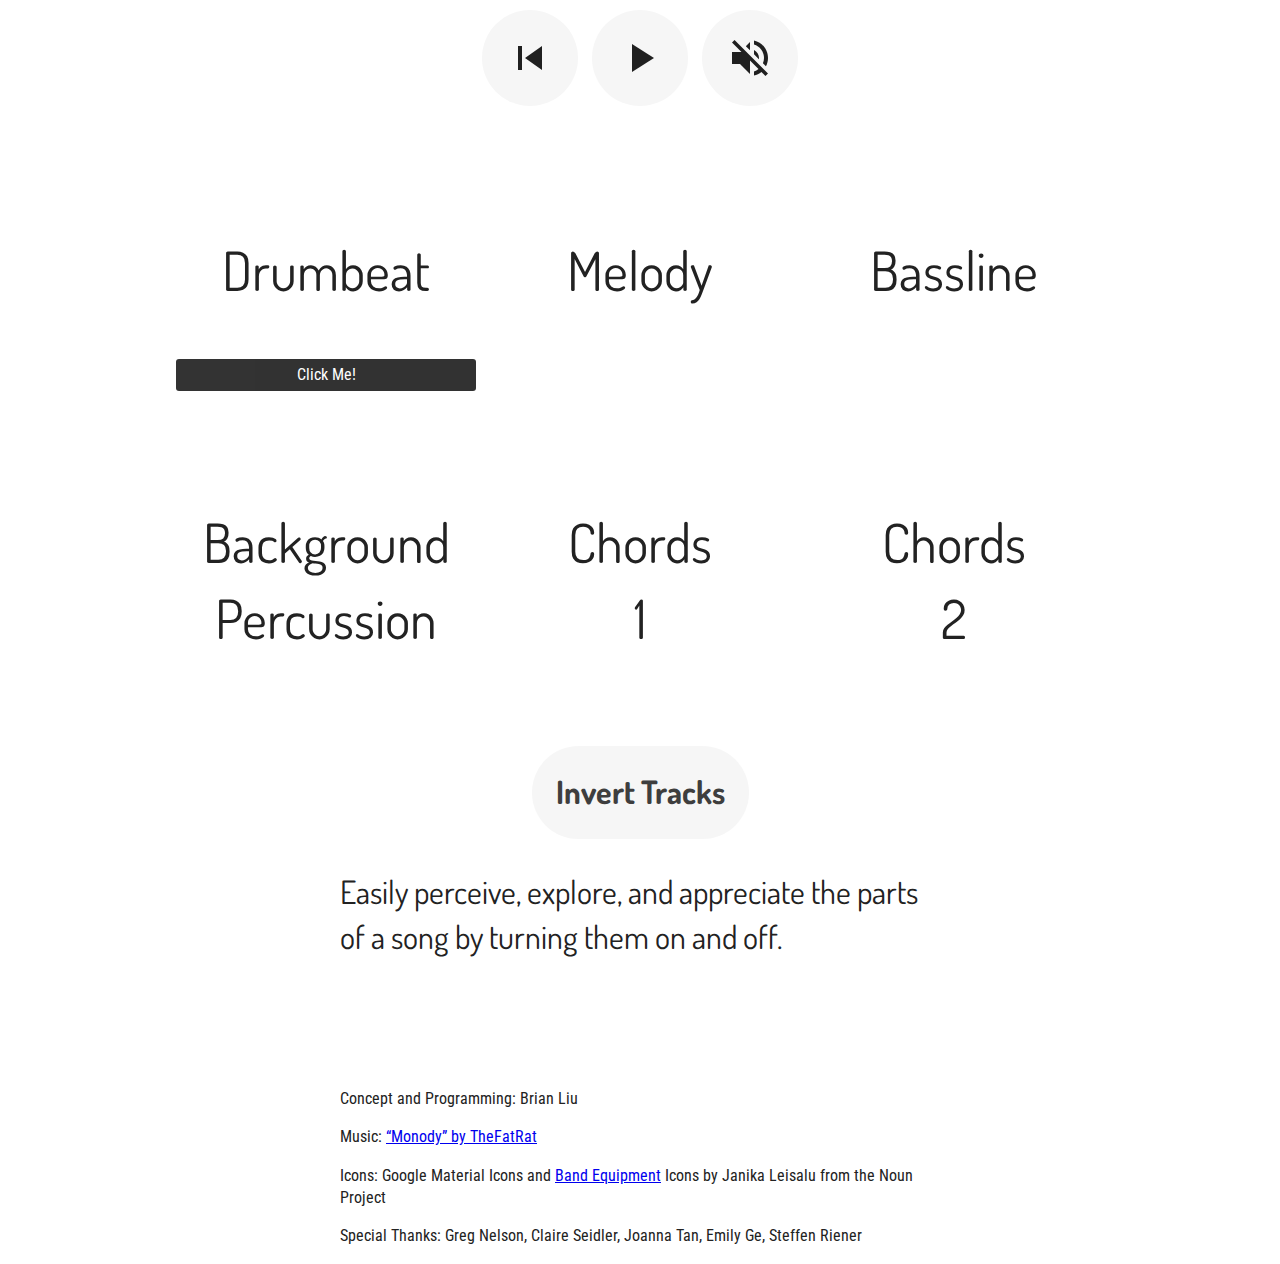
==== commit 28601ab5: "Tweak tooltip text and video sync settings" ====
--- a/index.html
+++ b/index.html
@@ -32,7 +32,7 @@
       <div class="container music-viz">
         <div class="vid-wrapper">
           <video class="music" id="drumbeat" src="video/drumbeat.mp4" type="video/mp4" preload="auto" mediaGroup="music"></video>
-          <div class="cover cover-on tooltip"><span id="tip">Toggle Me!</span>
+          <div class="cover cover-on tooltip"><span id="tip">Click Me!</span>
             <h2 class="label">Drumbeat</h2>
           </div>
         </div>
